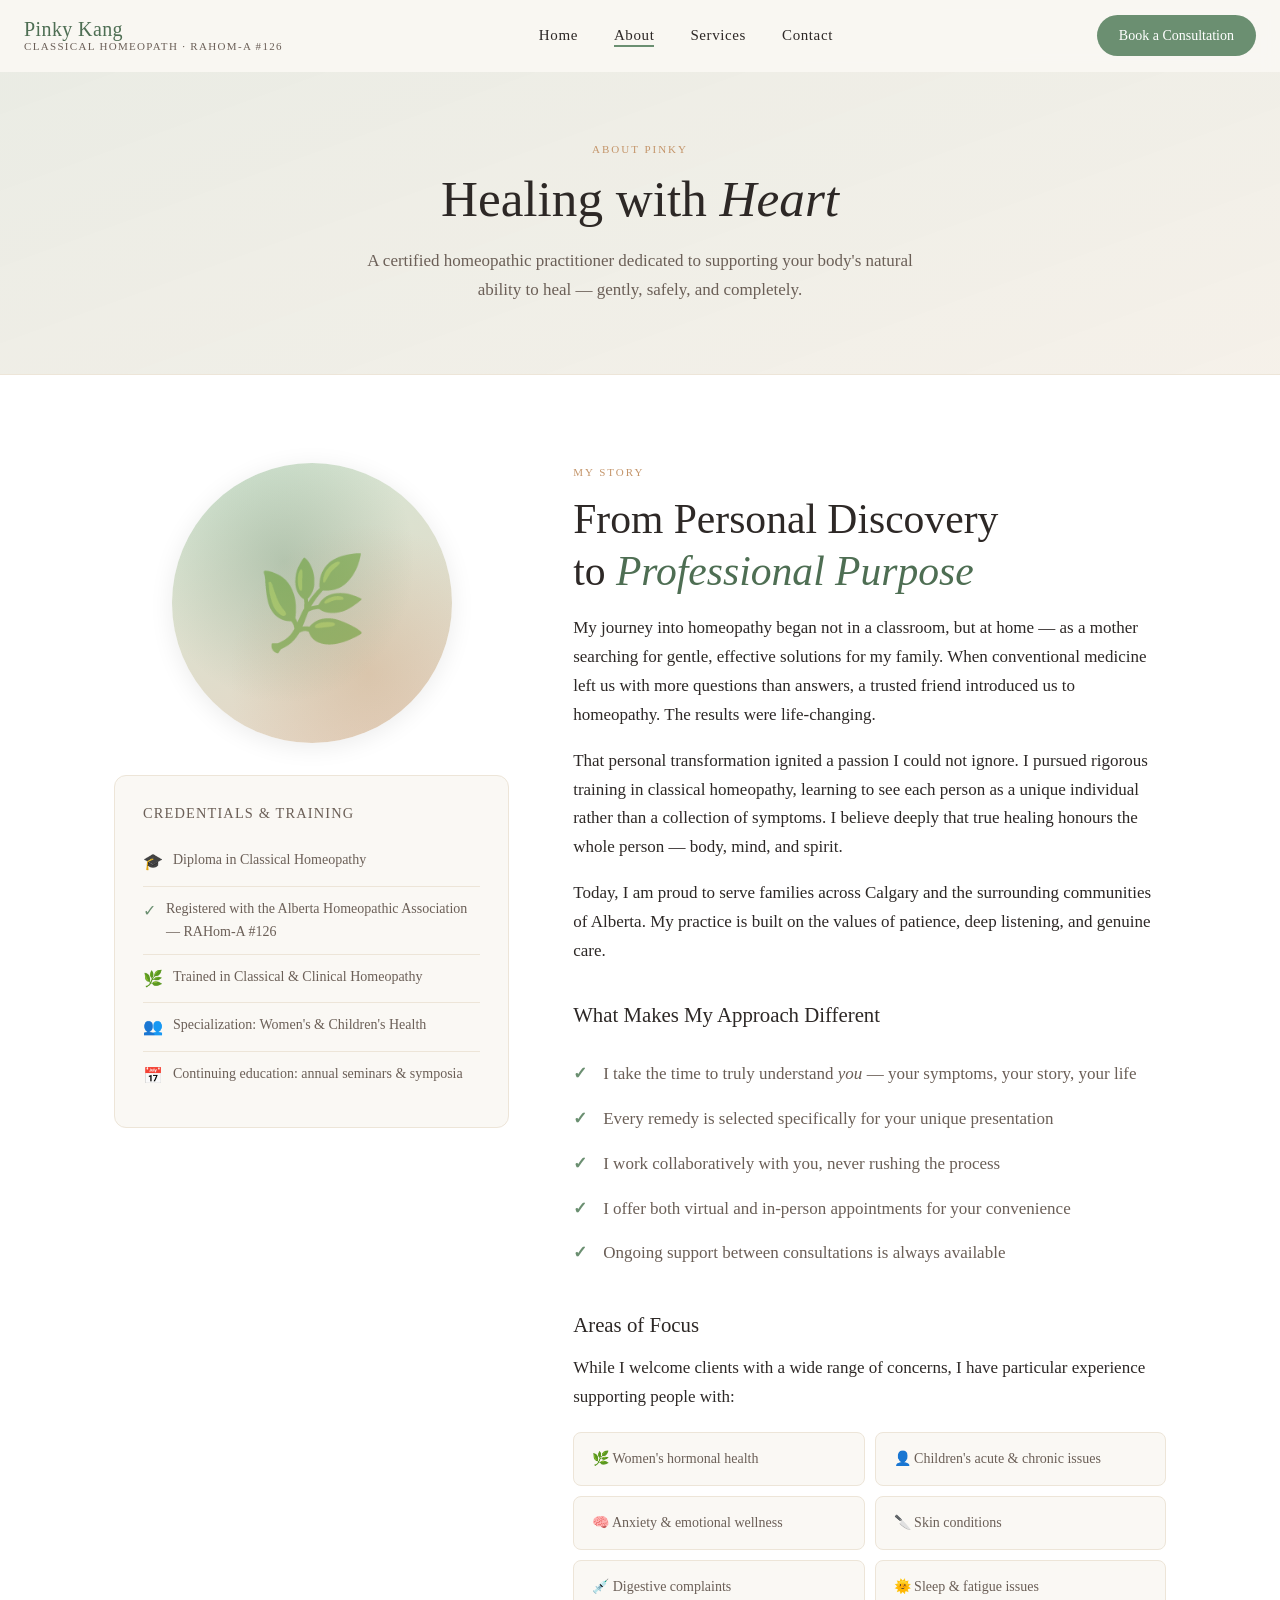
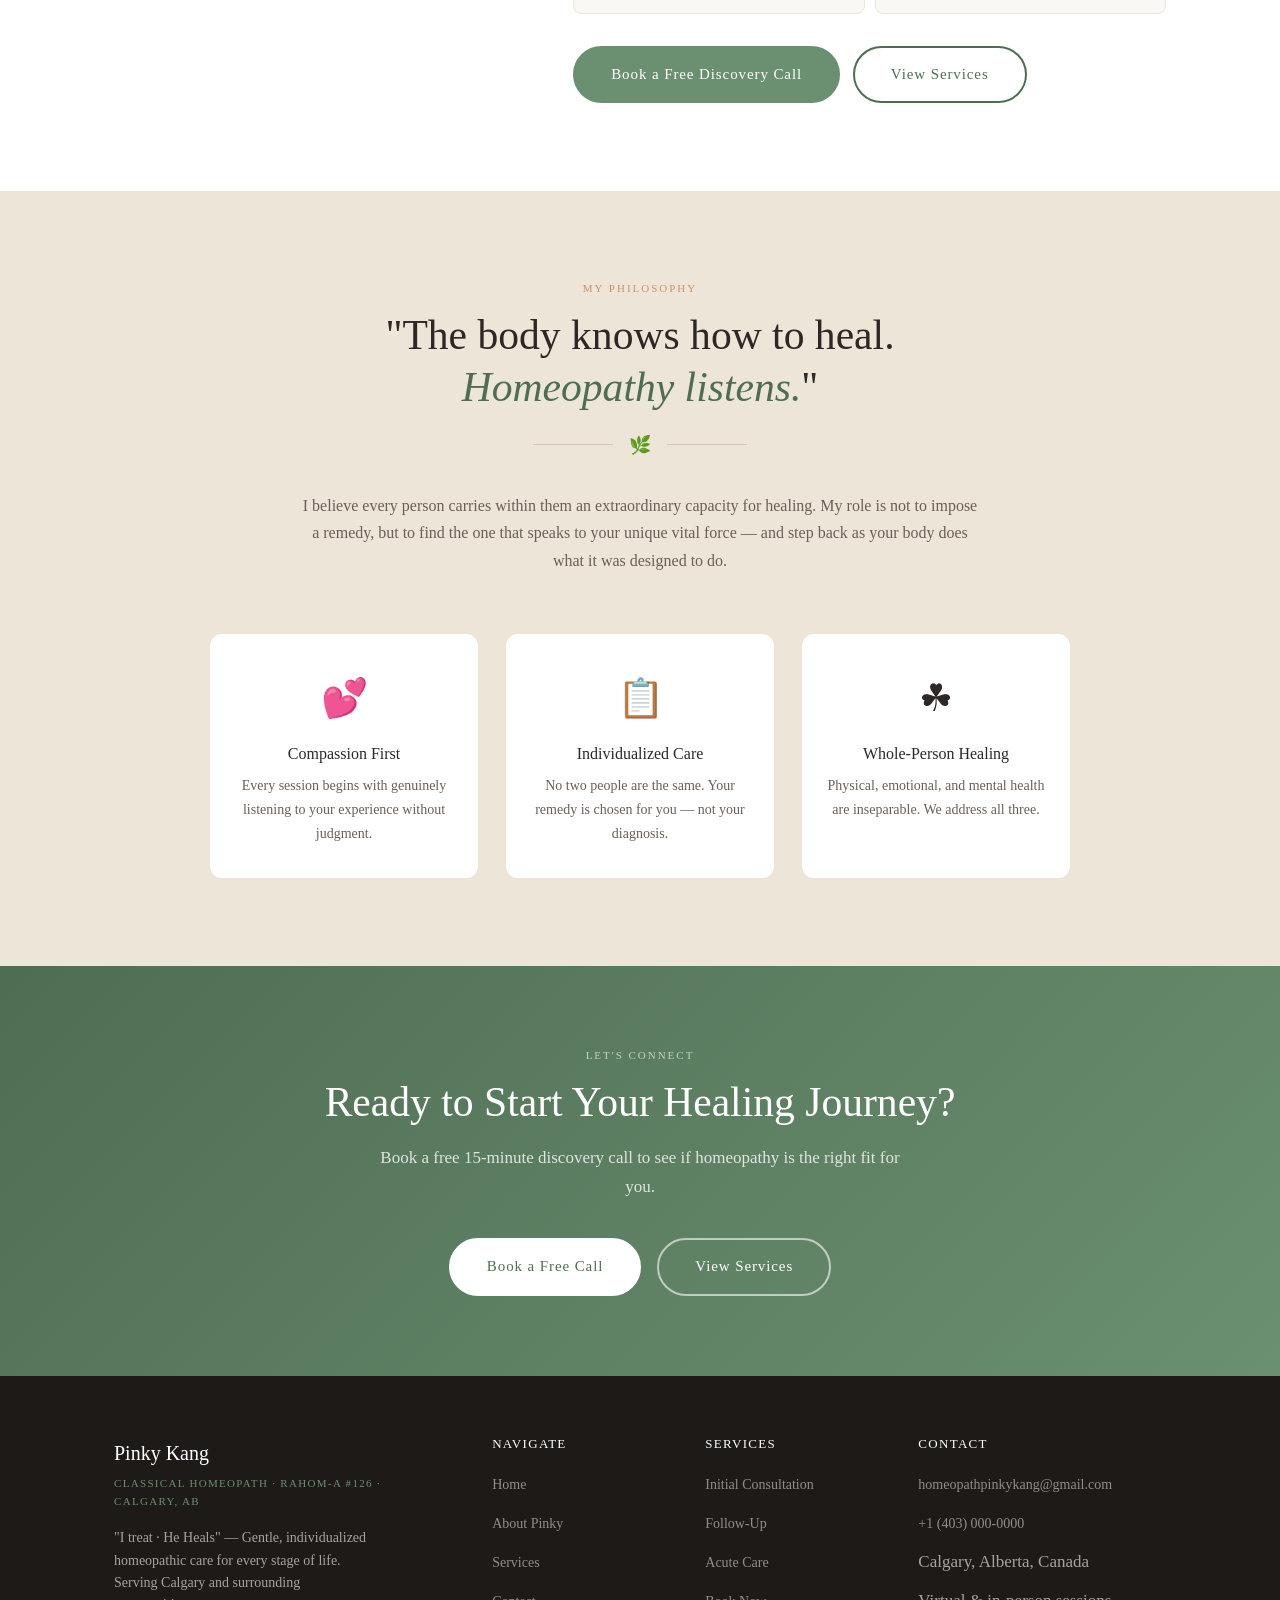
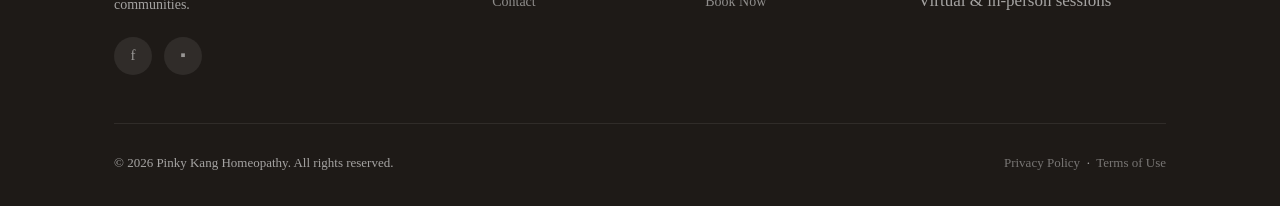
==== about.html @ a54f1d50 "first commit" ====
<!DOCTYPE html>
<html lang="en">
<head>
  <meta charset="UTF-8" />
  <meta name="viewport" content="width=device-width, initial-scale=1.0" />
  <title>About Pinky Kang | Certified Homeopath Calgary, Alberta</title>
  <meta name="description" content="Learn about Pinky Kang, a certified homeopathic practitioner in Calgary, Alberta. Discover her background, training, and compassionate approach to natural healing." />
  <meta name="keywords" content="Pinky Kang homeopath, about homeopathy Calgary, certified homeopath Alberta, natural health practitioner Calgary" />
  <meta name="robots" content="index, follow" />
  <link rel="canonical" href="https://pinkykang.ca/about.html" />
  <meta property="og:title" content="About Pinky Kang | Certified Homeopath Calgary" />
  <meta property="og:description" content="Certified homeopathic practitioner in Calgary, Alberta — compassionate, individualized natural healing." />
  <meta property="og:url" content="https://pinkykang.ca/about.html" />
  <meta property="og:type" content="website" />
  <meta name="geo.region" content="CA-AB" />
  <meta name="geo.placename" content="Calgary, Alberta" />
  <link rel="stylesheet" href="style.css" />
</head>
<body>

  <!-- ===== NAVBAR ===== -->
  <nav class="navbar">
    <a href="index.html" class="navbar-brand">
      <span class="brand-name">Pinky Kang</span>
      <span class="brand-sub">Classical Homeopath · RAHom-A #126</span>
    </a>
    <ul class="nav-links">
      <li><a href="index.html">Home</a></li>
      <li><a href="about.html">About</a></li>
      <li><a href="services.html">Services</a></li>
      <li><a href="contact.html">Contact</a></li>
    </ul>
    <li class="nav-cta" style="list-style:none"><a href="contact.html">Book a Consultation</a></li>
    <button class="hamburger" aria-label="Toggle menu">
      <span></span><span></span><span></span>
    </button>
  </nav>
  <nav class="mobile-nav">
    <a href="index.html">Home</a>
    <a href="about.html">About Pinky</a>
    <a href="services.html">Services</a>
    <a href="contact.html">Contact &amp; Book</a>
  </nav>

  <!-- ===== PAGE HERO ===== -->
  <div class="page-hero">
    <span class="section-label">About Pinky</span>
    <h1>Healing with <em>Heart</em></h1>
    <p>A certified homeopathic practitioner dedicated to supporting your body's natural ability to heal — gently, safely, and completely.</p>
  </div>

  <!-- ===== ABOUT DETAIL ===== -->
  <section class="about-detail">
    <div class="container">
      <div class="about-detail-grid">
        <!-- Sidebar -->
        <div>
          <div class="about-portrait reveal">
            <div class="portrait-placeholder" style="aspect-ratio:1; border-radius:50%; max-width:280px; margin:0 auto;">&#127807;</div>
          </div>

          <div class="credential-card reveal reveal-delay-2">
            <h4>Credentials &amp; Training</h4>
            <ul class="credential-list">
              <li>
                <span class="cred-icon">&#127891;</span>
                Diploma in Classical Homeopathy
              </li>
              <li>
                <span class="cred-icon">&#10003;</span>
                Registered with the Alberta Homeopathic Association — RAHom-A #126
              </li>
              <li>
                <span class="cred-icon">&#127807;</span>
                Trained in Classical &amp; Clinical Homeopathy
              </li>
              <li>
                <span class="cred-icon">&#128101;</span>
                Specialization: Women's &amp; Children's Health
              </li>
              <li>
                <span class="cred-icon">&#128197;</span>
                Continuing education: annual seminars &amp; symposia
              </li>
            </ul>
          </div>
        </div>

        <!-- Main story -->
        <div class="reveal reveal-delay-1">
          <span class="section-label">My Story</span>
          <h2 class="section-title">From Personal Discovery<br>to <em>Professional Purpose</em></h2>

          <p>
            My journey into homeopathy began not in a classroom, but at home — as a mother searching
            for gentle, effective solutions for my family. When conventional medicine left us with
            more questions than answers, a trusted friend introduced us to homeopathy. The results
            were life-changing.
          </p>
          <p>
            That personal transformation ignited a passion I could not ignore. I pursued rigorous
            training in classical homeopathy, learning to see each person as a unique individual
            rather than a collection of symptoms. I believe deeply that true healing honours
            the whole person — body, mind, and spirit.
          </p>
          <p>
            Today, I am proud to serve families across Calgary and the surrounding communities
            of Alberta. My practice is built on the values of patience, deep listening, and
            genuine care.
          </p>

          <h3 style="margin: 36px 0 16px; font-size: 1.3rem;">What Makes My Approach Different</h3>
          <ul class="check-list">
            <li>I take the time to truly understand <em>you</em> — your symptoms, your story, your life</li>
            <li>Every remedy is selected specifically for your unique presentation</li>
            <li>I work collaboratively with you, never rushing the process</li>
            <li>I offer both virtual and in-person appointments for your convenience</li>
            <li>Ongoing support between consultations is always available</li>
          </ul>

          <h3 style="margin: 36px 0 16px; font-size: 1.3rem;">Areas of Focus</h3>
          <p>
            While I welcome clients with a wide range of concerns, I have particular experience
            supporting people with:
          </p>

          <div style="display:grid; grid-template-columns:1fr 1fr; gap:10px; margin:20px 0 32px;">
            <div style="background:var(--cream); border:1px solid var(--tan); border-radius:8px; padding:14px 18px; font-size:14px; color:var(--text-lt);">&#127807; Women's hormonal health</div>
            <div style="background:var(--cream); border:1px solid var(--tan); border-radius:8px; padding:14px 18px; font-size:14px; color:var(--text-lt);">&#128100; Children's acute &amp; chronic issues</div>
            <div style="background:var(--cream); border:1px solid var(--tan); border-radius:8px; padding:14px 18px; font-size:14px; color:var(--text-lt);">&#129504; Anxiety &amp; emotional wellness</div>
            <div style="background:var(--cream); border:1px solid var(--tan); border-radius:8px; padding:14px 18px; font-size:14px; color:var(--text-lt);">&#128298; Skin conditions</div>
            <div style="background:var(--cream); border:1px solid var(--tan); border-radius:8px; padding:14px 18px; font-size:14px; color:var(--text-lt);">&#128137; Digestive complaints</div>
            <div style="background:var(--cream); border:1px solid var(--tan); border-radius:8px; padding:14px 18px; font-size:14px; color:var(--text-lt);">&#127774; Sleep &amp; fatigue issues</div>
          </div>

          <a href="contact.html" class="btn btn-primary">Book a Free Discovery Call</a>
          &nbsp;
          <a href="services.html" class="btn btn-outline">View Services</a>
        </div>
      </div>
    </div>
  </section>

  <!-- ===== PHILOSOPHY ===== -->
  <section style="background:var(--tan); padding:88px 0;">
    <div class="container">
      <div class="section-head reveal">
        <span class="section-label">My Philosophy</span>
        <h2 class="section-title">"The body knows how to heal.<br><em>Homeopathy listens.</em>"</h2>
        <div class="divider"><span class="divider-icon">&#127807;</span></div>
        <p class="section-sub" style="max-width:680px;">
          I believe every person carries within them an extraordinary capacity for healing.
          My role is not to impose a remedy, but to find the one that speaks to your unique
          vital force — and step back as your body does what it was designed to do.
        </p>
      </div>
      <div style="display:grid; grid-template-columns:repeat(3,1fr); gap:28px; max-width:860px; margin:0 auto;">
        <div class="reveal reveal-delay-1" style="text-align:center; padding:32px 20px; background:var(--white); border-radius:12px;">
          <div style="font-size:38px; margin-bottom:14px;">&#128149;</div>
          <h3 style="font-size:1rem; margin-bottom:10px;">Compassion First</h3>
          <p style="font-size:14px; color:var(--text-lt); margin:0;">Every session begins with genuinely listening to your experience without judgment.</p>
        </div>
        <div class="reveal reveal-delay-2" style="text-align:center; padding:32px 20px; background:var(--white); border-radius:12px;">
          <div style="font-size:38px; margin-bottom:14px;">&#128203;</div>
          <h3 style="font-size:1rem; margin-bottom:10px;">Individualized Care</h3>
          <p style="font-size:14px; color:var(--text-lt); margin:0;">No two people are the same. Your remedy is chosen for you — not your diagnosis.</p>
        </div>
        <div class="reveal reveal-delay-3" style="text-align:center; padding:32px 20px; background:var(--white); border-radius:12px;">
          <div style="font-size:38px; margin-bottom:14px;">&#9752;</div>
          <h3 style="font-size:1rem; margin-bottom:10px;">Whole-Person Healing</h3>
          <p style="font-size:14px; color:var(--text-lt); margin:0;">Physical, emotional, and mental health are inseparable. We address all three.</p>
        </div>
      </div>
    </div>
  </section>

  <!-- ===== CTA ===== -->
  <section class="cta-section">
    <div class="container">
      <span class="section-label">Let's Connect</span>
      <h2 class="section-title">Ready to Start Your Healing Journey?</h2>
      <p>Book a free 15-minute discovery call to see if homeopathy is the right fit for you.</p>
      <div class="cta-actions">
        <a href="contact.html" class="btn btn-white">Book a Free Call</a>
        <a href="services.html" class="btn btn-outline-white">View Services</a>
      </div>
    </div>
  </section>

  <!-- ===== FOOTER ===== -->
  <footer class="footer">
    <div class="container">
      <div class="footer-grid">
        <div class="footer-brand">
          <span class="brand-name">Pinky Kang</span>
          <span class="brand-sub">Classical Homeopath · RAHom-A #126 · Calgary, AB</span>
          <p>"I treat · He Heals" — Gentle, individualized homeopathic care for every stage of life. Serving Calgary and surrounding communities.</p>
          <div class="footer-social">
            <a href="#" class="social-btn" aria-label="Facebook">f</a>
            <a href="#" class="social-btn" aria-label="Instagram">&#9642;</a>
          </div>
        </div>
        <div class="footer-col">
          <h4>Navigate</h4>
          <ul class="footer-links">
            <li><a href="index.html">Home</a></li>
            <li><a href="about.html">About Pinky</a></li>
            <li><a href="services.html">Services</a></li>
            <li><a href="contact.html">Contact</a></li>
          </ul>
        </div>
        <div class="footer-col">
          <h4>Services</h4>
          <ul class="footer-links">
            <li><a href="services.html">Initial Consultation</a></li>
            <li><a href="services.html">Follow-Up</a></li>
            <li><a href="services.html">Acute Care</a></li>
            <li><a href="contact.html">Book Now</a></li>
          </ul>
        </div>
        <div class="footer-col">
          <h4>Contact</h4>
          <ul class="footer-links">
            <li><a href="mailto:homeopathpinkykang@gmail.com">homeopathpinkykang@gmail.com</a></li>
            <li><a href="tel:+14030000000">+1 (403) 000-0000</a></li>
            <li>Calgary, Alberta, Canada</li>
            <li>Virtual &amp; in-person sessions</li>
          </ul>
        </div>
      </div>
      <div class="footer-bottom">
        <span>&copy; 2026 Pinky Kang Homeopathy. All rights reserved.</span>
        <span>
          <a href="#">Privacy Policy</a> &nbsp;·&nbsp;
          <a href="#">Terms of Use</a>
        </span>
      </div>
    </div>
  </footer>

  <script src="script.js"></script>
</body>
</html>
---- style.css ----
/* ===== RESET & BASE ===== */
*, *::before, *::after { box-sizing: border-box; margin: 0; padding: 0; }

:root {
  --sage:    #6b8f71;
  --sage-dk: #4e6e53;
  --amber:   #c4956a;
  --cream:   #faf8f4;
  --tan:     #ede5d8;
  --tan-dk:  #d4c4b0;
  --text:    #2d2826;
  --text-lt: #6b5f57;
  --white:   #ffffff;
  --radius:  12px;
  --shadow:  0 4px 24px rgba(0,0,0,.08);
  --trans:   .35s ease;
}

html { scroll-behavior: smooth; }

body {
  font-family: 'Georgia', 'Times New Roman', serif;
  background: var(--cream);
  color: var(--text);
  line-height: 1.7;
  font-size: 17px;
}

a { color: var(--sage-dk); text-decoration: none; transition: color var(--trans); }
a:hover { color: var(--amber); }

img { max-width: 100%; display: block; }

h1, h2, h3, h4 {
  font-family: 'Georgia', serif;
  font-weight: normal;
  line-height: 1.25;
}

p { margin-bottom: 1em; }

.container {
  max-width: 1100px;
  margin: 0 auto;
  padding: 0 24px;
}

.btn {
  display: inline-block;
  padding: 14px 36px;
  border-radius: 40px;
  font-size: 15px;
  letter-spacing: .06em;
  font-family: 'Georgia', serif;
  cursor: pointer;
  transition: all var(--trans);
  border: 2px solid transparent;
  text-transform: none;
}

.btn-primary {
  background: var(--sage);
  color: var(--white);
  border-color: var(--sage);
}
.btn-primary:hover {
  background: var(--sage-dk);
  border-color: var(--sage-dk);
  color: var(--white);
  transform: translateY(-2px);
  box-shadow: 0 8px 20px rgba(107,143,113,.35);
}

.btn-outline {
  background: transparent;
  color: var(--sage-dk);
  border-color: var(--sage-dk);
}
.btn-outline:hover {
  background: var(--sage-dk);
  color: var(--white);
  transform: translateY(-2px);
}

section { padding: 88px 0; }

/* ===== SCROLL ANIMATION ===== */
.reveal {
  opacity: 0;
  transform: translateY(36px);
  transition: opacity .7s ease, transform .7s ease;
}
.reveal.visible {
  opacity: 1;
  transform: translateY(0);
}
.reveal-delay-1 { transition-delay: .1s; }
.reveal-delay-2 { transition-delay: .22s; }
.reveal-delay-3 { transition-delay: .34s; }
.reveal-delay-4 { transition-delay: .46s; }

/* ===== NAVBAR ===== */
.navbar {
  position: fixed;
  top: 0; left: 0; right: 0;
  z-index: 900;
  padding: 0 24px;
  height: 72px;
  display: flex;
  align-items: center;
  justify-content: space-between;
  background: rgba(250,248,244,.92);
  backdrop-filter: blur(8px);
  -webkit-backdrop-filter: blur(8px);
  border-bottom: 1px solid transparent;
  transition: border-color var(--trans), box-shadow var(--trans);
}
.navbar.scrolled {
  border-color: var(--tan);
  box-shadow: 0 2px 18px rgba(0,0,0,.06);
}

.navbar-brand {
  display: flex;
  flex-direction: column;
  line-height: 1.1;
}
.navbar-brand .brand-name {
  font-family: 'Georgia', serif;
  font-size: 20px;
  color: var(--sage-dk);
  letter-spacing: .02em;
}
.navbar-brand .brand-sub {
  font-size: 11px;
  color: var(--text-lt);
  letter-spacing: .12em;
  text-transform: uppercase;
}

.nav-links {
  display: flex;
  align-items: center;
  gap: 36px;
  list-style: none;
}
.nav-links a {
  font-size: 15px;
  color: var(--text);
  letter-spacing: .04em;
  position: relative;
  padding-bottom: 2px;
}
.nav-links a::after {
  content: '';
  position: absolute;
  bottom: -2px; left: 0;
  width: 0; height: 2px;
  background: var(--sage);
  transition: width var(--trans);
}
.nav-links a:hover::after,
.nav-links a.active::after { width: 100%; }
.nav-links a:hover { color: var(--sage-dk); }

.nav-cta { margin-left: 8px; }
.nav-cta a {
  display: inline-block;
  background: var(--sage);
  color: var(--white) !important;
  padding: 9px 22px;
  border-radius: 30px;
  font-size: 14px;
  transition: background var(--trans), transform var(--trans);
}
.nav-cta a:hover { background: var(--sage-dk); transform: translateY(-1px); }
.nav-cta a::after { display: none; }

/* Hamburger */
.hamburger {
  display: none;
  flex-direction: column;
  gap: 5px;
  cursor: pointer;
  background: none;
  border: none;
  padding: 4px;
}
.hamburger span {
  display: block;
  width: 25px; height: 2px;
  background: var(--text);
  border-radius: 2px;
  transition: all var(--trans);
}
.hamburger.open span:nth-child(1) { transform: rotate(45deg) translate(5px, 5px); }
.hamburger.open span:nth-child(2) { opacity: 0; }
.hamburger.open span:nth-child(3) { transform: rotate(-45deg) translate(5px, -5px); }

/* Mobile nav */
.mobile-nav {
  display: none;
  position: fixed;
  top: 72px; left: 0; right: 0;
  background: var(--cream);
  border-bottom: 1px solid var(--tan);
  padding: 24px;
  z-index: 899;
  flex-direction: column;
  gap: 20px;
  box-shadow: 0 8px 24px rgba(0,0,0,.08);
  animation: slideDown .3s ease;
}
.mobile-nav.open { display: flex; }
.mobile-nav a {
  font-size: 16px;
  color: var(--text);
  padding: 8px 0;
  border-bottom: 1px solid var(--tan);
}
.mobile-nav a:last-child { border: none; }

@keyframes slideDown {
  from { opacity: 0; transform: translateY(-12px); }
  to   { opacity: 1; transform: translateY(0); }
}

/* ===== HERO ===== */
.hero {
  min-height: 100vh;
  display: flex;
  align-items: center;
  justify-content: center;
  text-align: center;
  position: relative;
  overflow: hidden;
  background:
    linear-gradient(160deg,
      rgba(107,143,113,.18) 0%,
      rgba(196,149,106,.10) 50%,
      rgba(250,248,244,1) 100%),
    var(--cream);
  padding: 100px 24px 60px;
}

/* Decorative circles */
.hero::before, .hero::after {
  content: '';
  position: absolute;
  border-radius: 50%;
  opacity: .15;
  animation: floatCircle 8s ease-in-out infinite alternate;
}
.hero::before {
  width: 480px; height: 480px;
  background: radial-gradient(circle, var(--sage), transparent 70%);
  top: -120px; right: -100px;
}
.hero::after {
  width: 360px; height: 360px;
  background: radial-gradient(circle, var(--amber), transparent 70%);
  bottom: -80px; left: -80px;
  animation-delay: 2s;
}

@keyframes floatCircle {
  from { transform: scale(1) translate(0,0); }
  to   { transform: scale(1.12) translate(12px, -16px); }
}

.hero-content {
  position: relative;
  z-index: 1;
  max-width: 720px;
}

.hero-eyebrow {
  font-size: 12px;
  letter-spacing: .2em;
  text-transform: uppercase;
  color: var(--sage-dk);
  margin-bottom: 20px;
  opacity: 0;
  animation: fadeInUp .8s ease .2s forwards;
}

.hero h1 {
  font-size: clamp(2.4rem, 6vw, 4rem);
  color: var(--text);
  margin-bottom: 22px;
  opacity: 0;
  animation: fadeInUp .8s ease .45s forwards;
}
.hero h1 em {
  font-style: italic;
  color: var(--sage-dk);
}

.hero-tagline {
  font-size: 18px;
  color: var(--text-lt);
  max-width: 540px;
  margin: 0 auto 36px;
  opacity: 0;
  animation: fadeInUp .8s ease .65s forwards;
}

.hero-pills {
  display: flex;
  gap: 10px;
  justify-content: center;
  flex-wrap: wrap;
  margin-bottom: 40px;
  opacity: 0;
  animation: fadeInUp .8s ease .80s forwards;
}
.hero-pill {
  background: var(--tan);
  color: var(--sage-dk);
  padding: 7px 18px;
  border-radius: 30px;
  font-size: 13px;
  letter-spacing: .06em;
}

.hero-actions {
  display: flex;
  gap: 16px;
  justify-content: center;
  flex-wrap: wrap;
  opacity: 0;
  animation: fadeInUp .8s ease .95s forwards;
}

.hero-scroll {
  position: absolute;
  bottom: 30px;
  left: 50%;
  transform: translateX(-50%);
  display: flex;
  flex-direction: column;
  align-items: center;
  gap: 8px;
  color: var(--text-lt);
  font-size: 11px;
  letter-spacing: .12em;
  text-transform: uppercase;
  opacity: 0;
  animation: fadeIn 1s ease 1.5s forwards;
}
.scroll-line {
  width: 1px; height: 44px;
  background: linear-gradient(to bottom, var(--sage), transparent);
  animation: scrollPulse 2s ease infinite;
}
@keyframes scrollPulse {
  0%, 100% { opacity: .4; transform: scaleY(1); }
  50%       { opacity: 1;  transform: scaleY(1.15); }
}

@keyframes fadeInUp {
  from { opacity: 0; transform: translateY(28px); }
  to   { opacity: 1; transform: translateY(0); }
}
@keyframes fadeIn {
  from { opacity: 0; }
  to   { opacity: 1; }
}

/* ===== SECTION TITLES ===== */
.section-label {
  font-size: 11px;
  letter-spacing: .18em;
  text-transform: uppercase;
  color: var(--amber);
  display: block;
  margin-bottom: 12px;
}
.section-title {
  font-size: clamp(1.8rem, 4vw, 2.6rem);
  color: var(--text);
  margin-bottom: 16px;
}
.section-title em { color: var(--sage-dk); font-style: italic; }
.section-sub {
  color: var(--text-lt);
  max-width: 560px;
  margin: 0 auto;
  font-size: 16px;
}
.section-head { text-align: center; margin-bottom: 60px; }

/* Divider leaf */
.divider {
  display: flex;
  align-items: center;
  gap: 16px;
  justify-content: center;
  margin: 16px 0 32px;
}
.divider::before, .divider::after {
  content: '';
  flex: 1;
  max-width: 80px;
  height: 1px;
  background: var(--tan-dk);
}
.divider-icon { color: var(--sage); font-size: 18px; }

/* ===== WHAT IS HOMEOPATHY ===== */
.intro-section { background: var(--white); }
.intro-grid {
  display: grid;
  grid-template-columns: 1fr 1fr;
  gap: 64px;
  align-items: center;
}
.intro-art {
  position: relative;
  height: 380px;
  border-radius: var(--radius);
  overflow: hidden;
}
.intro-art-bg {
  width: 100%; height: 100%;
  background:
    radial-gradient(ellipse at 30% 40%, rgba(107,143,113,.3), transparent 60%),
    radial-gradient(ellipse at 75% 70%, rgba(196,149,106,.25), transparent 55%),
    linear-gradient(135deg, #e8f0e9, #f5ede0);
  display: flex;
  align-items: center;
  justify-content: center;
}
.art-leaf {
  font-size: 100px;
  opacity: .35;
  animation: sway 6s ease-in-out infinite alternate;
}
@keyframes sway {
  from { transform: rotate(-6deg) scale(1); }
  to   { transform: rotate(6deg) scale(1.06); }
}
.intro-badge {
  position: absolute;
  bottom: 24px; right: 24px;
  background: var(--white);
  border-radius: var(--radius);
  padding: 16px 20px;
  box-shadow: var(--shadow);
  font-size: 13px;
  text-align: center;
}
.intro-badge strong { display: block; font-size: 22px; color: var(--sage-dk); }

.intro-text h2 { margin-bottom: 20px; }
.check-list { list-style: none; margin: 24px 0; }
.check-list li {
  padding: 8px 0 8px 30px;
  position: relative;
  color: var(--text-lt);
}
.check-list li::before {
  content: '✓';
  position: absolute;
  left: 0;
  color: var(--sage);
  font-weight: bold;
}

/* ===== SERVICES ===== */
.services-section { background: var(--cream); }
.services-grid {
  display: grid;
  grid-template-columns: repeat(3, 1fr);
  gap: 28px;
  margin-bottom: 48px;
}
.service-card {
  background: var(--white);
  border-radius: var(--radius);
  padding: 40px 32px;
  border: 1px solid var(--tan);
  transition: transform var(--trans), box-shadow var(--trans), border-color var(--trans);
  text-align: center;
  position: relative;
  overflow: hidden;
}
.service-card::before {
  content: '';
  position: absolute;
  top: 0; left: 0; right: 0;
  height: 3px;
  background: linear-gradient(to right, var(--sage), var(--amber));
  transform: scaleX(0);
  transform-origin: left;
  transition: transform var(--trans);
}
.service-card:hover {
  transform: translateY(-6px);
  box-shadow: 0 12px 40px rgba(0,0,0,.10);
  border-color: var(--tan-dk);
}
.service-card:hover::before { transform: scaleX(1); }
.service-card.featured {
  border-color: var(--sage);
  background: linear-gradient(160deg, rgba(107,143,113,.05), var(--white));
}
.service-card.featured::before { transform: scaleX(1); }

.service-icon {
  font-size: 42px;
  margin-bottom: 20px;
  display: block;
  animation: bounceIn .5s ease;
}
.service-card h3 { font-size: 1.2rem; margin-bottom: 8px; color: var(--text); }
.service-duration {
  font-size: 12px;
  letter-spacing: .1em;
  color: var(--amber);
  text-transform: uppercase;
  margin-bottom: 14px;
}
.service-card p { font-size: 15px; color: var(--text-lt); margin: 0; }

.services-cta { text-align: center; }

/* ===== ABOUT SNIPPET ===== */
.about-section { background: var(--tan); }
.about-grid {
  display: grid;
  grid-template-columns: 1fr 1fr;
  gap: 64px;
  align-items: center;
}
.about-portrait {
  position: relative;
}
.portrait-placeholder {
  width: 100%;
  aspect-ratio: 3/4;
  border-radius: var(--radius);
  background:
    radial-gradient(ellipse at 40% 35%, rgba(107,143,113,.35), transparent 55%),
    radial-gradient(ellipse at 70% 75%, rgba(196,149,106,.3), transparent 50%),
    linear-gradient(160deg, #d4e8d6, #e8d5c4);
  display: flex;
  align-items: center;
  justify-content: center;
  font-size: 90px;
  color: rgba(255,255,255,.5);
  box-shadow: var(--shadow);
}
.portrait-tag {
  position: absolute;
  bottom: -20px; right: -20px;
  background: var(--sage);
  color: var(--white);
  border-radius: var(--radius);
  padding: 18px 22px;
  font-size: 13px;
  text-align: center;
  box-shadow: var(--shadow);
}
.portrait-tag strong { display: block; font-size: 28px; }

.about-text { padding-top: 24px; }
.about-text h2 { margin-bottom: 16px; }
.about-text p { color: var(--text-lt); }
.about-text .btn { margin-top: 12px; }

/* ===== TESTIMONIALS ===== */
.testimonials-section { background: var(--white); }
.testimonials-grid {
  display: grid;
  grid-template-columns: repeat(3, 1fr);
  gap: 28px;
}
.testimonial-card {
  background: var(--cream);
  border-radius: var(--radius);
  padding: 36px 28px;
  border: 1px solid var(--tan);
  position: relative;
  transition: transform var(--trans), box-shadow var(--trans);
}
.testimonial-card:hover {
  transform: translateY(-4px);
  box-shadow: var(--shadow);
}
.quote-mark {
  font-size: 60px;
  line-height: 1;
  color: var(--sage);
  opacity: .25;
  font-family: Georgia, serif;
  margin-bottom: -14px;
  display: block;
}
.testimonial-card p { font-size: 15px; color: var(--text-lt); font-style: italic; }
.testimonial-author {
  margin-top: 20px;
  display: flex;
  align-items: center;
  gap: 12px;
}
.author-avatar {
  width: 40px; height: 40px;
  border-radius: 50%;
  background: linear-gradient(135deg, var(--sage), var(--amber));
  display: flex;
  align-items: center;
  justify-content: center;
  color: var(--white);
  font-size: 14px;
  font-weight: bold;
}
.author-info span { display: block; }
.author-name { font-size: 14px; font-weight: bold; color: var(--text); }
.author-loc  { font-size: 12px; color: var(--text-lt); }
.stars { color: var(--amber); font-size: 13px; margin-top: 4px; }

/* ===== WHAT TO EXPECT ===== */
.expect-section { background: var(--cream); }
.steps-grid {
  display: grid;
  grid-template-columns: repeat(4, 1fr);
  gap: 24px;
}
.step-card {
  text-align: center;
  padding: 32px 20px;
  position: relative;
}
.step-number {
  width: 52px; height: 52px;
  border-radius: 50%;
  background: var(--sage);
  color: var(--white);
  font-size: 20px;
  display: flex;
  align-items: center;
  justify-content: center;
  margin: 0 auto 20px;
  font-family: Georgia, serif;
  box-shadow: 0 4px 16px rgba(107,143,113,.35);
  transition: transform var(--trans), box-shadow var(--trans);
}
.step-card:hover .step-number {
  transform: scale(1.1);
  box-shadow: 0 8px 24px rgba(107,143,113,.45);
}
.step-card h3 { font-size: 1rem; margin-bottom: 10px; }
.step-card p { font-size: 14px; color: var(--text-lt); margin: 0; }
.step-connector {
  position: absolute;
  top: 52px; right: -12px;
  width: 24px; height: 1px;
  background: var(--tan-dk);
}

/* ===== CTA BANNER ===== */
.cta-section {
  background: linear-gradient(135deg, var(--sage-dk), var(--sage));
  color: var(--white);
  text-align: center;
  padding: 80px 24px;
}
.cta-section .section-label { color: rgba(255,255,255,.65); }
.cta-section h2 { color: var(--white); margin-bottom: 16px; }
.cta-section p { color: rgba(255,255,255,.8); margin-bottom: 36px; max-width: 520px; margin-left: auto; margin-right: auto; }
.btn-white {
  background: var(--white);
  color: var(--sage-dk);
  border-color: var(--white);
}
.btn-white:hover {
  background: var(--cream);
  border-color: var(--cream);
  color: var(--sage-dk);
  transform: translateY(-2px);
  box-shadow: 0 8px 24px rgba(0,0,0,.2);
}
.btn-outline-white {
  background: transparent;
  color: var(--white);
  border-color: rgba(255,255,255,.6);
}
.btn-outline-white:hover {
  border-color: var(--white);
  background: rgba(255,255,255,.12);
  color: var(--white);
}
.cta-actions { display: flex; gap: 16px; justify-content: center; flex-wrap: wrap; }

/* ===== PAGE HERO (inner pages) ===== */
.page-hero {
  padding: 140px 24px 70px;
  text-align: center;
  background:
    linear-gradient(160deg,
      rgba(107,143,113,.12) 0%,
      rgba(196,149,106,.08) 100%),
    var(--cream);
  border-bottom: 1px solid var(--tan);
}
.page-hero .section-label { margin-bottom: 8px; }
.page-hero h1 { font-size: clamp(2rem, 5vw, 3.2rem); margin-bottom: 16px; }
.page-hero p { font-size: 17px; color: var(--text-lt); max-width: 560px; margin: 0 auto; }

/* ===== ABOUT PAGE ===== */
.about-detail { background: var(--white); }
.about-detail-grid {
  display: grid;
  grid-template-columns: 2fr 3fr;
  gap: 64px;
  align-items: start;
}
.credential-card {
  background: var(--cream);
  border: 1px solid var(--tan);
  border-radius: var(--radius);
  padding: 28px;
  margin-top: 32px;
}
.credential-card h4 { font-size: .9rem; letter-spacing: .08em; text-transform: uppercase; color: var(--text-lt); margin-bottom: 16px; }
.credential-list { list-style: none; }
.credential-list li {
  padding: 10px 0;
  border-bottom: 1px solid var(--tan);
  font-size: 14px;
  color: var(--text-lt);
  display: flex;
  gap: 10px;
}
.credential-list li:last-child { border: none; }
.cred-icon { color: var(--sage); font-size: 16px; }

/* ===== SERVICES PAGE ===== */
.services-detail { background: var(--white); }
.service-detail-card {
  display: grid;
  grid-template-columns: auto 1fr auto;
  gap: 28px;
  align-items: center;
  background: var(--cream);
  border: 1px solid var(--tan);
  border-radius: var(--radius);
  padding: 36px;
  margin-bottom: 24px;
  transition: transform var(--trans), box-shadow var(--trans);
}
.service-detail-card:hover {
  transform: translateX(6px);
  box-shadow: var(--shadow);
}
.service-detail-icon {
  font-size: 44px;
  line-height: 1;
}
.service-detail-body h3 { font-size: 1.25rem; margin-bottom: 6px; }
.service-detail-meta {
  display: flex;
  gap: 20px;
  font-size: 13px;
  color: var(--text-lt);
  margin-bottom: 12px;
}
.service-detail-meta span { display: flex; align-items: center; gap: 5px; }
.service-detail-body p { font-size: 15px; color: var(--text-lt); margin: 0; }
.service-detail-cta { text-align: right; }

.faq-section { background: var(--cream); }
.faq-item {
  border-bottom: 1px solid var(--tan-dk);
  padding: 0;
  overflow: hidden;
}
.faq-question {
  width: 100%;
  background: none;
  border: none;
  display: flex;
  justify-content: space-between;
  align-items: center;
  padding: 22px 0;
  cursor: pointer;
  font-family: Georgia, serif;
  font-size: 16px;
  color: var(--text);
  text-align: left;
}
.faq-question:hover { color: var(--sage-dk); }
.faq-toggle {
  width: 28px; height: 28px;
  border-radius: 50%;
  border: 1px solid var(--tan-dk);
  display: flex;
  align-items: center;
  justify-content: center;
  font-size: 18px;
  color: var(--sage);
  transition: transform var(--trans), background var(--trans);
  flex-shrink: 0;
}
.faq-item.open .faq-toggle { transform: rotate(45deg); background: var(--sage); color: var(--white); }
.faq-answer {
  max-height: 0;
  overflow: hidden;
  transition: max-height .4s ease, padding .3s ease;
}
.faq-answer p {
  padding-bottom: 20px;
  font-size: 15px;
  color: var(--text-lt);
  margin: 0;
}
.faq-item.open .faq-answer { max-height: 400px; }

/* ===== CONTACT PAGE ===== */
.contact-section { background: var(--white); }
.contact-grid {
  display: grid;
  grid-template-columns: 2fr 3fr;
  gap: 64px;
}
.contact-info h3 { margin-bottom: 28px; }
.contact-detail {
  display: flex;
  gap: 16px;
  margin-bottom: 28px;
  align-items: flex-start;
}
.contact-icon {
  width: 44px; height: 44px;
  background: var(--tan);
  border-radius: 10px;
  display: flex;
  align-items: center;
  justify-content: center;
  font-size: 18px;
  flex-shrink: 0;
}
.contact-detail-body span { display: block; font-size: 13px; color: var(--text-lt); margin-bottom: 2px; letter-spacing: .06em; text-transform: uppercase; }
.contact-detail-body strong { font-size: 15px; }
.contact-detail-body a { color: var(--text); }
.contact-detail-body a:hover { color: var(--sage-dk); }

.contact-areas {
  margin-top: 36px;
  background: var(--cream);
  border-radius: var(--radius);
  padding: 24px;
  border: 1px solid var(--tan);
}
.contact-areas h4 { margin-bottom: 14px; font-size: .9rem; color: var(--text-lt); text-transform: uppercase; letter-spacing: .1em; }
.areas-list { list-style: none; display: flex; flex-wrap: wrap; gap: 8px; }
.areas-list li {
  background: var(--white);
  border: 1px solid var(--tan-dk);
  border-radius: 20px;
  padding: 4px 14px;
  font-size: 13px;
  color: var(--text-lt);
}

.contact-form-wrap { }
.form-group { margin-bottom: 22px; }
.form-group label {
  display: block;
  font-size: 13px;
  letter-spacing: .08em;
  text-transform: uppercase;
  color: var(--text-lt);
  margin-bottom: 8px;
}
.form-group input,
.form-group select,
.form-group textarea {
  width: 100%;
  padding: 14px 18px;
  border: 1.5px solid var(--tan-dk);
  border-radius: 8px;
  background: var(--cream);
  font-family: Georgia, serif;
  font-size: 15px;
  color: var(--text);
  transition: border-color var(--trans), box-shadow var(--trans);
  outline: none;
}
.form-group input:focus,
.form-group select:focus,
.form-group textarea:focus {
  border-color: var(--sage);
  box-shadow: 0 0 0 3px rgba(107,143,113,.15);
}
.form-group textarea { resize: vertical; min-height: 130px; }
.form-row { display: grid; grid-template-columns: 1fr 1fr; gap: 20px; }
.form-note { font-size: 13px; color: var(--text-lt); margin-top: 12px; }
.form-success {
  display: none;
  background: rgba(107,143,113,.12);
  border: 1px solid var(--sage);
  border-radius: var(--radius);
  padding: 24px;
  text-align: center;
  color: var(--sage-dk);
  margin-top: 20px;
}
.form-success.show { display: block; animation: fadeInUp .4s ease; }

/* ===== FOOTER ===== */
.footer {
  background: #1e1a17;
  color: rgba(255,255,255,.6);
  padding: 60px 0 32px;
}
.footer-grid {
  display: grid;
  grid-template-columns: 2fr 1fr 1fr 1.5fr;
  gap: 48px;
  margin-bottom: 48px;
}
.footer-brand .brand-name { color: var(--white); font-size: 20px; font-family: Georgia, serif; display: block; margin-bottom: 4px; }
.footer-brand .brand-sub { font-size: 11px; letter-spacing: .12em; text-transform: uppercase; color: var(--sage); margin-bottom: 16px; display: block; }
.footer-brand p { font-size: 14px; line-height: 1.6; max-width: 260px; }

.footer-col h4 {
  color: var(--white);
  font-size: 13px;
  letter-spacing: .1em;
  text-transform: uppercase;
  margin-bottom: 18px;
}
.footer-links { list-style: none; }
.footer-links li { margin-bottom: 10px; }
.footer-links a { font-size: 14px; color: rgba(255,255,255,.5); transition: color var(--trans); }
.footer-links a:hover { color: var(--sage); }

.footer-social { display: flex; gap: 12px; margin-top: 20px; }
.social-btn {
  width: 38px; height: 38px;
  border-radius: 50%;
  background: rgba(255,255,255,.08);
  display: flex;
  align-items: center;
  justify-content: center;
  font-size: 15px;
  color: rgba(255,255,255,.5);
  transition: background var(--trans), color var(--trans);
  text-decoration: none;
}
.social-btn:hover { background: var(--sage); color: var(--white); }

.footer-bottom {
  border-top: 1px solid rgba(255,255,255,.08);
  padding-top: 28px;
  display: flex;
  justify-content: space-between;
  align-items: center;
  font-size: 13px;
  flex-wrap: wrap;
  gap: 12px;
}
.footer-bottom a { color: rgba(255,255,255,.4); }
.footer-bottom a:hover { color: var(--sage); }

/* ===== RESPONSIVE ===== */
@media (max-width: 900px) {
  .intro-grid, .about-grid { grid-template-columns: 1fr; }
  .intro-art { height: 260px; }
  .services-grid { grid-template-columns: 1fr; }
  .testimonials-grid { grid-template-columns: 1fr; }
  .steps-grid { grid-template-columns: 1fr 1fr; }
  .step-connector { display: none; }
  .about-detail-grid { grid-template-columns: 1fr; }
  .service-detail-card { grid-template-columns: auto 1fr; }
  .service-detail-cta { grid-column: 1 / -1; text-align: left; }
  .contact-grid { grid-template-columns: 1fr; }
  .footer-grid { grid-template-columns: 1fr 1fr; }
  .about-portrait { max-width: 360px; }
}

@media (max-width: 640px) {
  section { padding: 60px 0; }
  .nav-links, .nav-cta { display: none; }
  .hamburger { display: flex; }
  .hero { padding: 80px 16px 60px; }
  .steps-grid { grid-template-columns: 1fr; }
  .footer-grid { grid-template-columns: 1fr; }
  .footer-bottom { flex-direction: column; text-align: center; }
  .form-row { grid-template-columns: 1fr; }
  .hero-pill { font-size: 12px; }
}
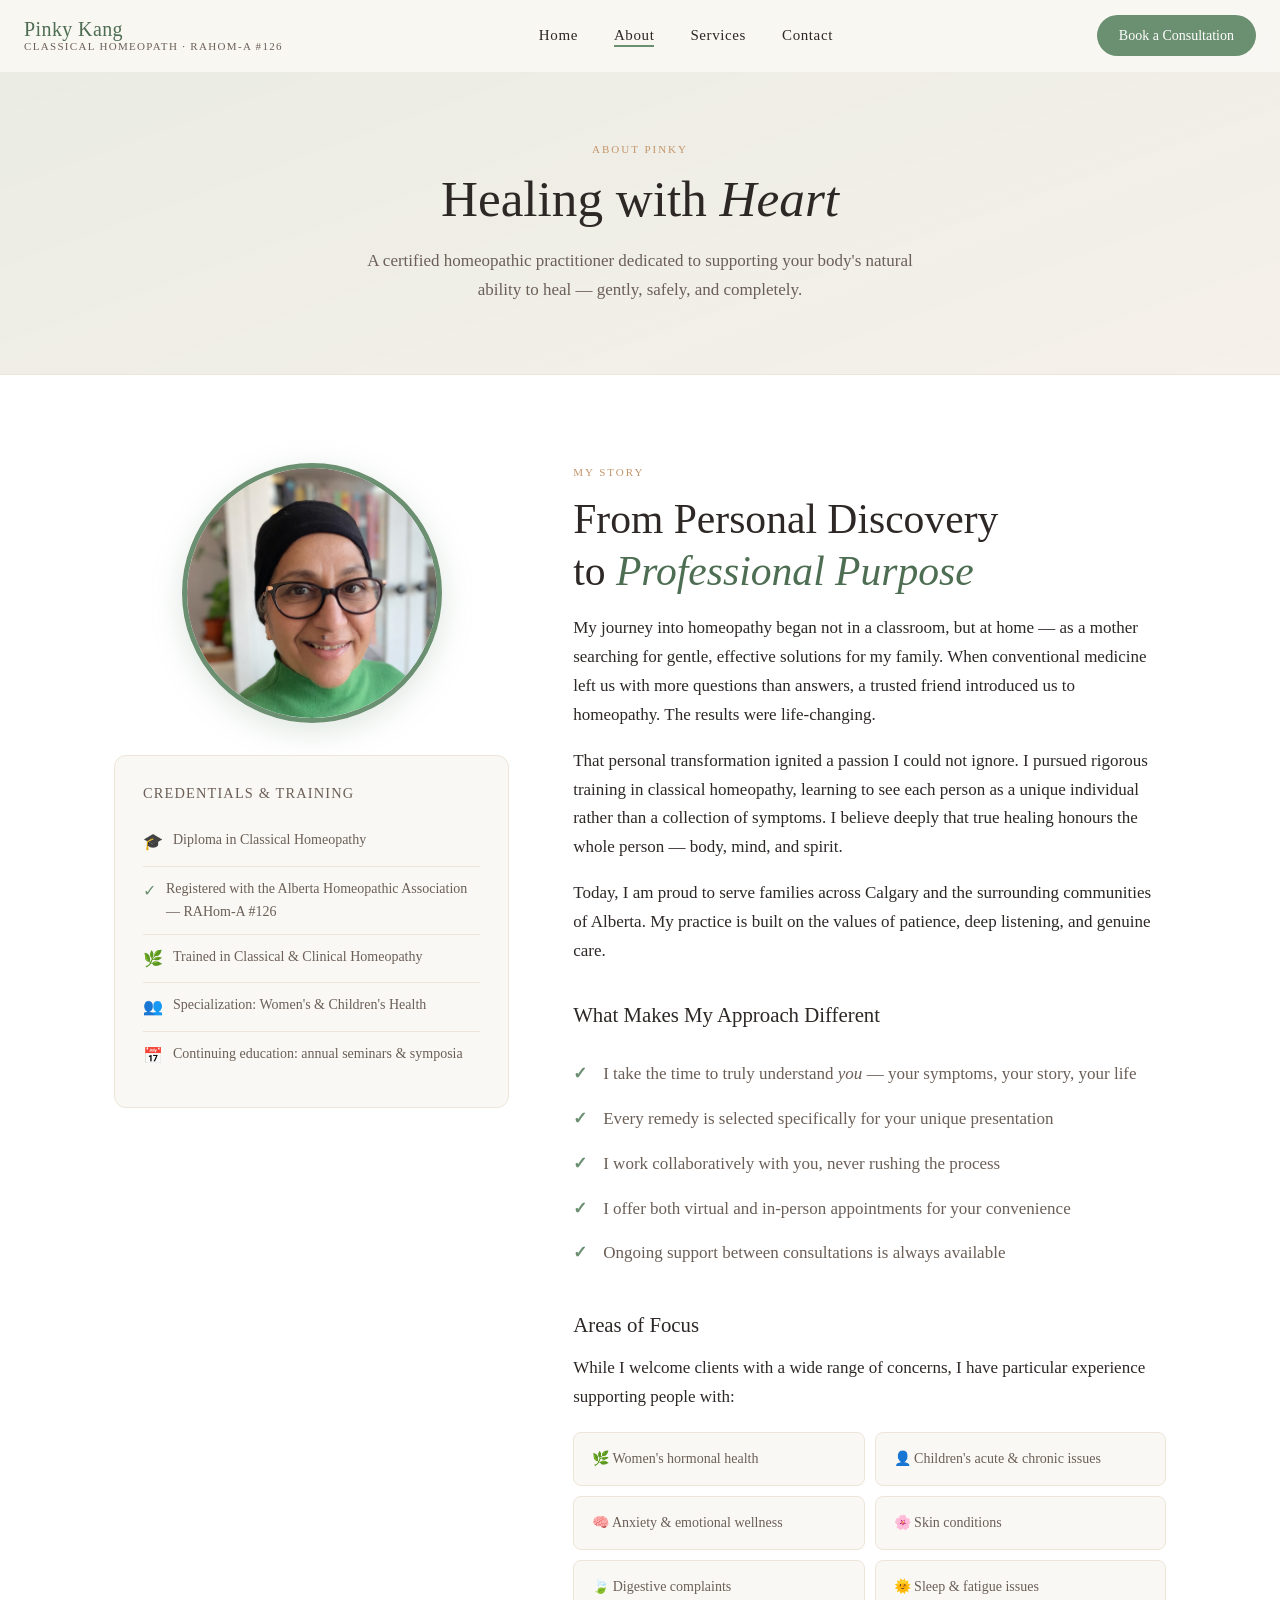
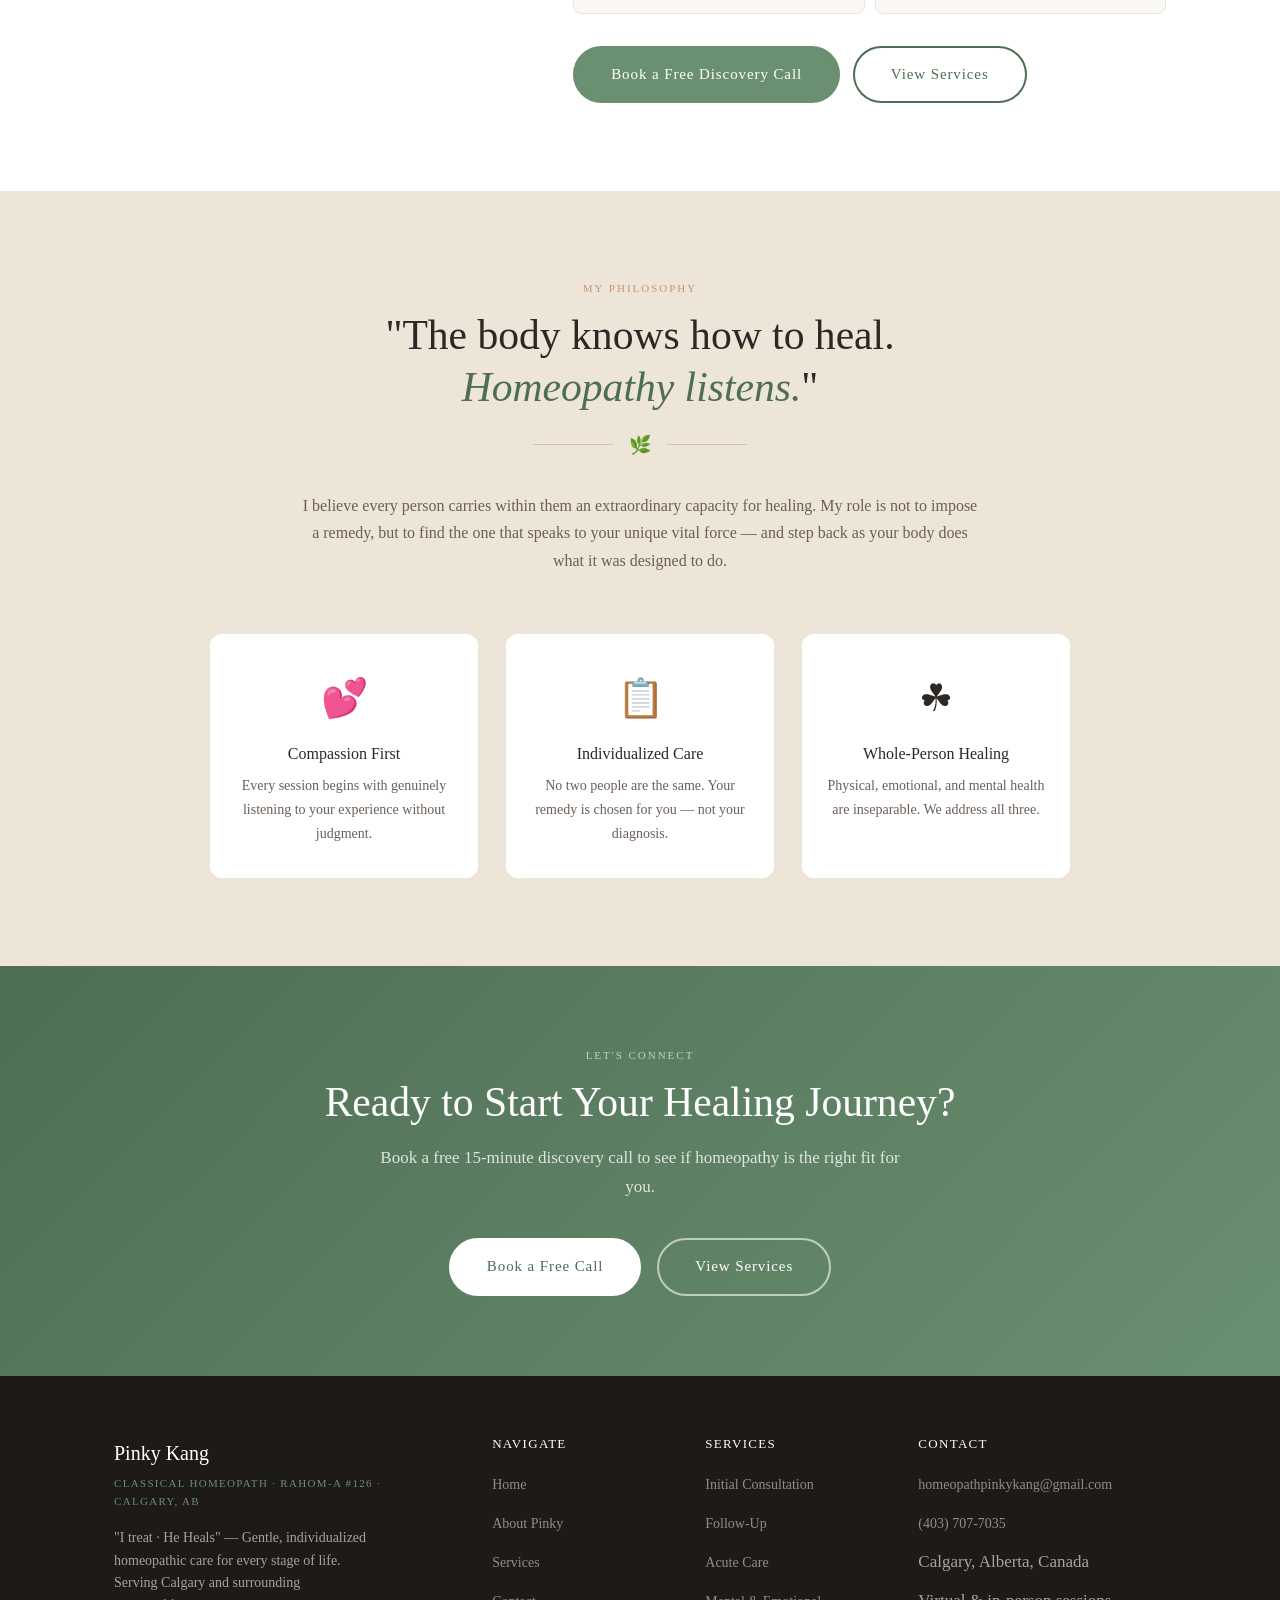
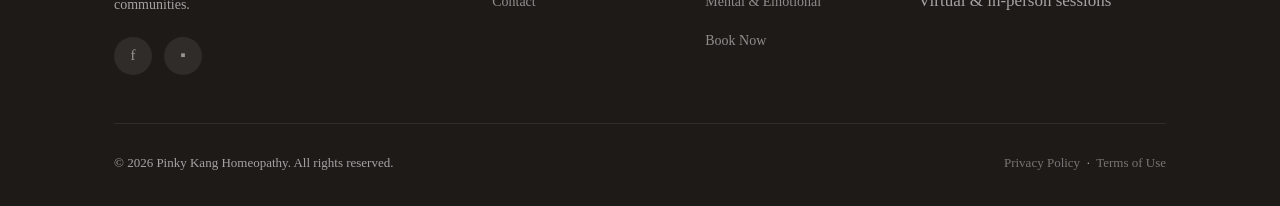
==== commit 5d9aafca: "some changes" ====
--- a/about.html
+++ b/about.html
@@ -56,7 +56,7 @@
         <!-- Sidebar -->
         <div>
           <div class="about-portrait reveal">
-            <div class="portrait-placeholder" style="aspect-ratio:1; border-radius:50%; max-width:280px; margin:0 auto;">&#127807;</div>
+            <img src="PinkyKangProfile.png" alt="Pinky Kang, Certified Homeopathic Practitioner" class="profile-pic-circle" />
           </div>
 
           <div class="credential-card reveal reveal-delay-2">
@@ -128,8 +128,8 @@
             <div style="background:var(--cream); border:1px solid var(--tan); border-radius:8px; padding:14px 18px; font-size:14px; color:var(--text-lt);">&#127807; Women's hormonal health</div>
             <div style="background:var(--cream); border:1px solid var(--tan); border-radius:8px; padding:14px 18px; font-size:14px; color:var(--text-lt);">&#128100; Children's acute &amp; chronic issues</div>
             <div style="background:var(--cream); border:1px solid var(--tan); border-radius:8px; padding:14px 18px; font-size:14px; color:var(--text-lt);">&#129504; Anxiety &amp; emotional wellness</div>
-            <div style="background:var(--cream); border:1px solid var(--tan); border-radius:8px; padding:14px 18px; font-size:14px; color:var(--text-lt);">&#128298; Skin conditions</div>
-            <div style="background:var(--cream); border:1px solid var(--tan); border-radius:8px; padding:14px 18px; font-size:14px; color:var(--text-lt);">&#128137; Digestive complaints</div>
+            <div style="background:var(--cream); border:1px solid var(--tan); border-radius:8px; padding:14px 18px; font-size:14px; color:var(--text-lt);">&#127800; Skin conditions</div>
+            <div style="background:var(--cream); border:1px solid var(--tan); border-radius:8px; padding:14px 18px; font-size:14px; color:var(--text-lt);">&#127811; Digestive complaints</div>
             <div style="background:var(--cream); border:1px solid var(--tan); border-radius:8px; padding:14px 18px; font-size:14px; color:var(--text-lt);">&#127774; Sleep &amp; fatigue issues</div>
           </div>
 
@@ -215,6 +215,7 @@
             <li><a href="services.html">Initial Consultation</a></li>
             <li><a href="services.html">Follow-Up</a></li>
             <li><a href="services.html">Acute Care</a></li>
+            <li><a href="services.html">Mental &amp; Emotional</a></li>
             <li><a href="contact.html">Book Now</a></li>
           </ul>
         </div>
@@ -222,7 +223,7 @@
           <h4>Contact</h4>
           <ul class="footer-links">
             <li><a href="mailto:homeopathpinkykang@gmail.com">homeopathpinkykang@gmail.com</a></li>
-            <li><a href="tel:+14030000000">+1 (403) 000-0000</a></li>
+            <li><a href="tel:+14037077035">(403) 707-7035</a></li>
             <li>Calgary, Alberta, Canada</li>
             <li>Virtual &amp; in-person sessions</li>
           </ul>
--- a/style.css
+++ b/style.css
@@ -964,6 +964,98 @@
 }
 .footer-bottom a { color: rgba(255,255,255,.4); }
 .footer-bottom a:hover { color: var(--sage); }
+
+/* ===== PROFILE PICTURE ===== */
+.profile-pic-circle {
+  width: 260px;
+  height: 260px;
+  border-radius: 50%;
+  object-fit: cover;
+  object-position: center top;
+  display: block;
+  margin: 0 auto;
+  border: 5px solid var(--sage);
+  box-shadow: 0 8px 32px rgba(107,143,113,.22);
+}
+.profile-pic-home {
+  width: 100%;
+  aspect-ratio: 3/4;
+  border-radius: var(--radius);
+  object-fit: cover;
+  object-position: center top;
+  box-shadow: var(--shadow);
+  display: block;
+}
+
+/* ===== HOW HOMEOPATHY HELPS WHEEL ===== */
+.wheel-section { background: var(--white); }
+.wheel-outer {
+  display: flex;
+  justify-content: center;
+  padding-bottom: 48px;
+  overflow: hidden;
+}
+.wheel-graphic {
+  position: relative;
+  width: 600px;
+  height: 600px;
+  flex-shrink: 0;
+}
+.wheel-svg {
+  position: absolute;
+  top: 0; left: 0;
+  width: 100%;
+  height: 100%;
+  pointer-events: none;
+}
+.wheel-center {
+  position: absolute;
+  width: 150px;
+  height: 150px;
+  top: 300px;
+  left: 300px;
+  transform: translate(-50%, -50%);
+  border-radius: 50%;
+  background: var(--sage-dk);
+  color: var(--white);
+  display: flex;
+  align-items: center;
+  justify-content: center;
+  text-align: center;
+  font-family: Georgia, serif;
+  font-style: italic;
+  font-size: 13px;
+  line-height: 1.5;
+  padding: 24px;
+  z-index: 5;
+  box-shadow: 0 6px 28px rgba(78,110,83,.45), 0 0 0 10px rgba(78,110,83,.1);
+}
+.wheel-card {
+  position: absolute;
+  width: 110px;
+  background: var(--white);
+  border: 1.5px solid var(--tan-dk);
+  border-radius: 10px;
+  padding: 13px 10px;
+  text-align: center;
+  z-index: 4;
+  box-shadow: 0 2px 14px rgba(0,0,0,.08);
+  transition: transform var(--trans), box-shadow var(--trans), border-color var(--trans);
+}
+.wheel-card:hover {
+  transform: scale(1.07);
+  box-shadow: 0 6px 22px rgba(107,143,113,.22);
+  border-color: var(--sage);
+}
+.wc-icon { font-size: 22px; display: block; margin-bottom: 6px; }
+.wheel-card p { margin: 0; font-size: 11px; color: var(--text-lt); line-height: 1.45; }
+.wc-1 { top: 70px;  left: 245px; }
+.wc-2 { top: 141px; left: 393px; }
+.wc-3 { top: 303px; left: 430px; }
+.wc-4 { top: 431px; left: 327px; }
+.wc-5 { top: 431px; left: 163px; }
+.wc-6 { top: 303px; left: 60px;  }
+.wc-7 { top: 141px; left: 97px;  }
 
 /* ===== RESPONSIVE ===== */
 @media (max-width: 900px) {
@@ -979,6 +1071,11 @@
   .contact-grid { grid-template-columns: 1fr; }
   .footer-grid { grid-template-columns: 1fr 1fr; }
   .about-portrait { max-width: 360px; }
+  .wheel-graphic {
+    transform: scale(0.72);
+    transform-origin: top center;
+    margin-bottom: -168px;
+  }
 }
 
 @media (max-width: 640px) {
@@ -991,4 +1088,9 @@
   .footer-bottom { flex-direction: column; text-align: center; }
   .form-row { grid-template-columns: 1fr; }
   .hero-pill { font-size: 12px; }
-}
+  .wheel-graphic {
+    transform: scale(0.5);
+    transform-origin: top center;
+    margin-bottom: -300px;
+  }
+}
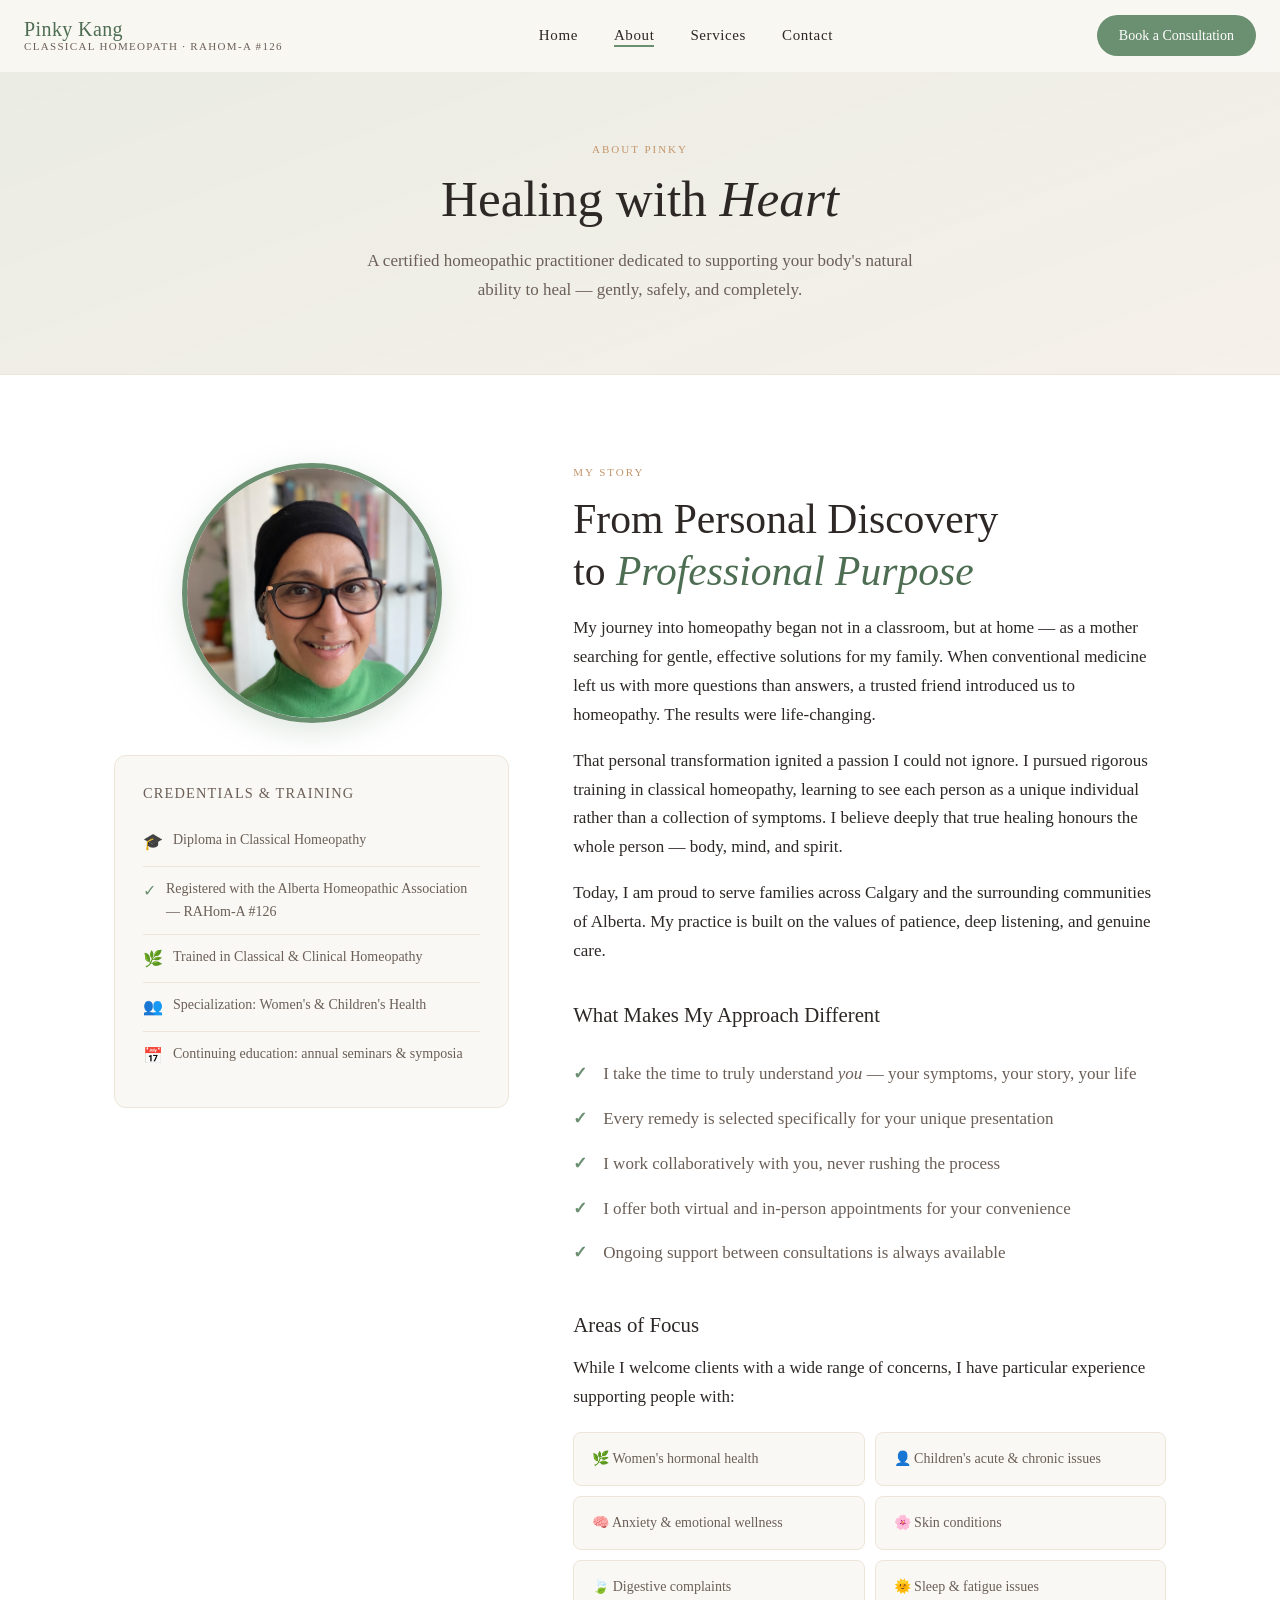
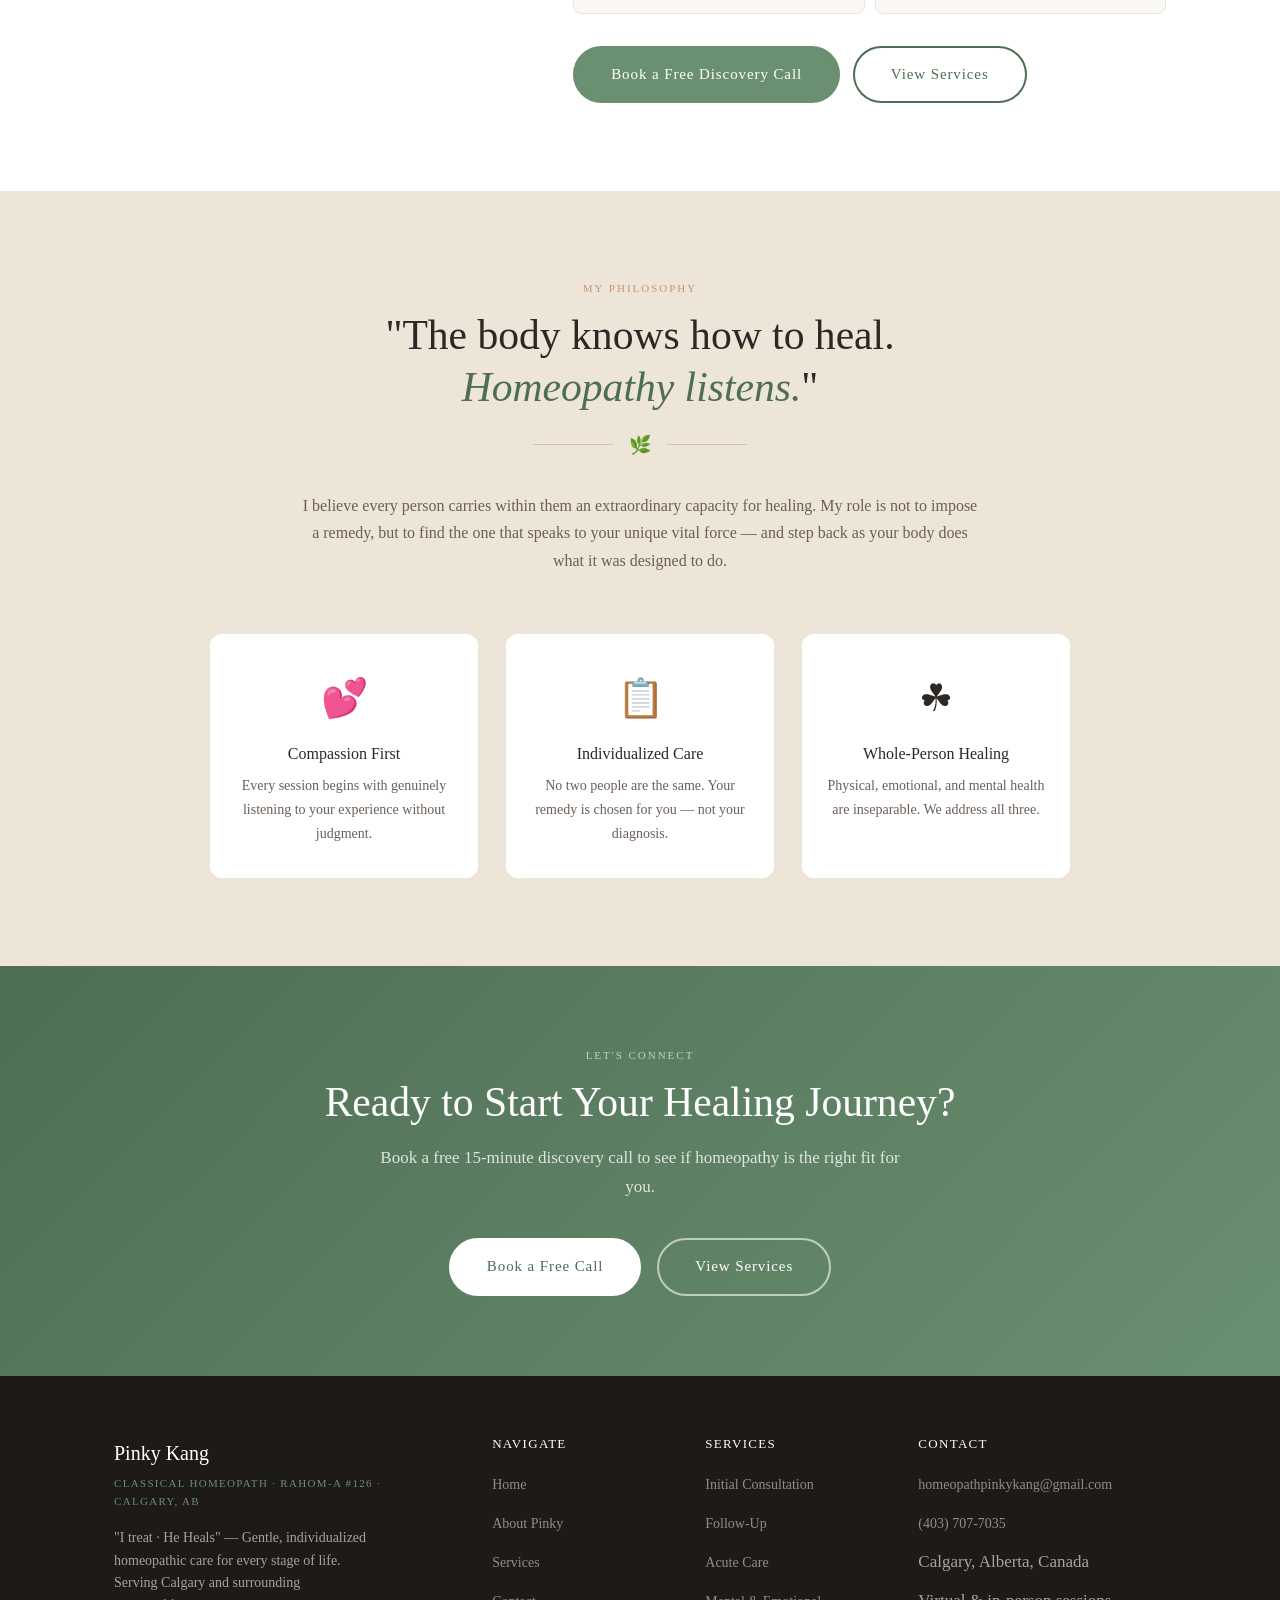
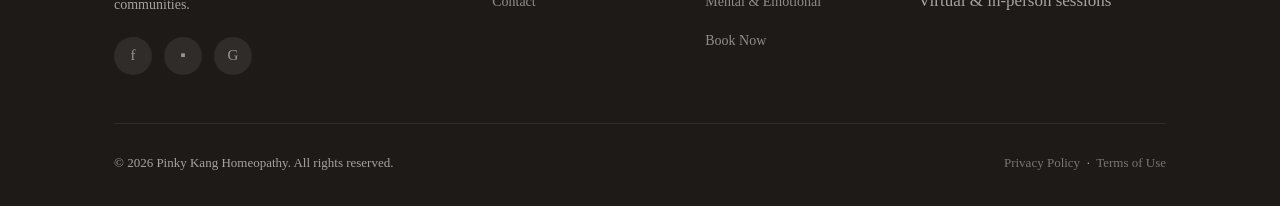
==== commit 8c9fcc67: "changes done" ====
--- a/about.html
+++ b/about.html
@@ -198,6 +198,7 @@
           <div class="footer-social">
             <a href="#" class="social-btn" aria-label="Facebook">f</a>
             <a href="#" class="social-btn" aria-label="Instagram">&#9642;</a>
+            <a href="https://share.google/hr4Il6LVmAOpRfDPN" target="_blank" rel="noopener" class="social-btn" aria-label="Google Business Profile" title="Google Business Profile">G</a>
           </div>
         </div>
         <div class="footer-col">
